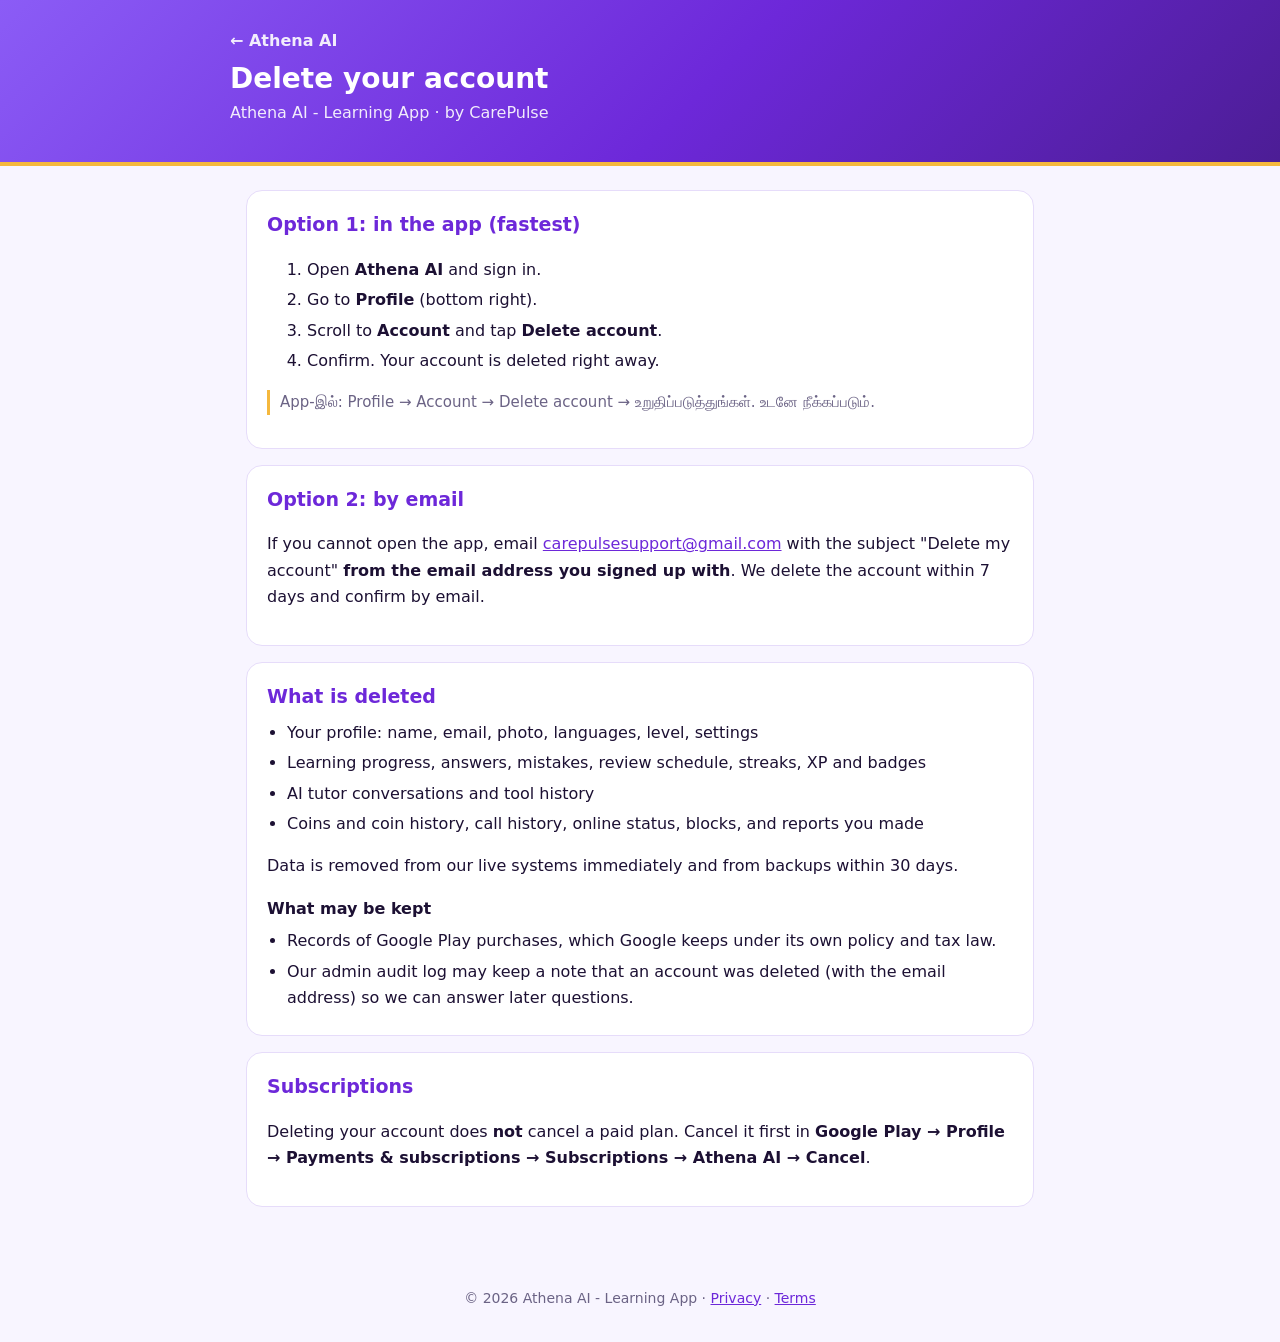
==== delete-account.html @ 19ce952b "Add files via upload" ====
<!doctype html>
<html lang="en">
<head>
  <meta charset="utf-8">
  <meta name="viewport" content="width=device-width, initial-scale=1">
  <title>Delete your account · Athena AI</title>
  <meta name="description" content="How to delete your Athena AI account and data.">
  <link rel="stylesheet" href="style.css">
</head>
<body>
  <header>
    <div class="wrap">
      <a href="index.html">← Athena AI</a>
      <h1>Delete your account</h1>
      <p>Athena AI - Learning App · by CarePulse</p>
    </div>
  </header>
  <main>
    <section>
      <h2>Option 1: in the app (fastest)</h2>
      <ol>
        <li>Open <strong>Athena AI</strong> and sign in.</li>
        <li>Go to <strong>Profile</strong> (bottom right).</li>
        <li>Scroll to <strong>Account</strong> and tap <strong>Delete account</strong>.</li>
        <li>Confirm. Your account is deleted right away.</li>
      </ol>
      <p class="ta">App-இல்: Profile → Account → Delete account → உறுதிப்படுத்துங்கள். உடனே நீக்கப்படும்.</p>
    </section>

    <section>
      <h2>Option 2: by email</h2>
      <p>If you cannot open the app, email <a href="mailto:carepulsesupport@gmail.com?subject=Delete%20my%20Athena%20AI%20account">carepulsesupport@gmail.com</a> with the subject "Delete my account" <strong>from the email address you signed up with</strong>. We delete the account within 7 days and confirm by email.</p>
    </section>

    <section>
      <h2>What is deleted</h2>
      <ul>
        <li>Your profile: name, email, photo, languages, level, settings</li>
        <li>Learning progress, answers, mistakes, review schedule, streaks, XP and badges</li>
        <li>AI tutor conversations and tool history</li>
        <li>Coins and coin history, call history, online status, blocks, and reports you made</li>
      </ul>
      <p>Data is removed from our live systems immediately and from backups within 30 days.</p>
      <h3>What may be kept</h3>
      <ul>
        <li>Records of Google Play purchases, which Google keeps under its own policy and tax law.</li>
        <li>Our admin audit log may keep a note that an account was deleted (with the email address) so we can answer later questions.</li>
      </ul>
    </section>

    <section>
      <h2>Subscriptions</h2>
      <p>Deleting your account does <strong>not</strong> cancel a paid plan. Cancel it first in <strong>Google Play → Profile → Payments &amp; subscriptions → Subscriptions → Athena AI → Cancel</strong>.</p>
    </section>
  </main>
  <footer>© 2026 Athena AI - Learning App · <a href="privacy.html">Privacy</a> · <a href="terms.html">Terms</a></footer>
</body>
</html>
---- style.css ----
:root {
  --bg: #f8f5ff;
  --card: #ffffff;
  --text: #1c1033;
  --muted: #6b6385;
  --brand: #6d28d9;
  --gold: #f5b83d;
  --border: #e6dcfa;
}
@media (prefers-color-scheme: dark) {
  :root { --bg: #0f0a1e; --card: #1a1230; --text: #f6f2ff; --muted: #b4a8d6; --brand: #a78bfa; --border: #33265a; }
}
* { box-sizing: border-box; }
body {
  margin: 0; background: var(--bg); color: var(--text);
  font: 16px/1.65 system-ui, -apple-system, "Segoe UI", Roboto, "Noto Sans Tamil", sans-serif;
}
header {
  background: linear-gradient(135deg, #8b5cf6, #6d28d9 55%, #4c1d95); color: #fff;
  padding: 28px 16px 36px; border-bottom: 4px solid var(--gold);
}
header .wrap, main { max-width: 820px; margin: 0 auto; }
header a { color: #fff; text-decoration: none; font-weight: 700; opacity: .9; }
h1 { margin: 8px 0 4px; font-size: 28px; line-height: 1.2; }
header p { margin: 0; opacity: .9; }
main { padding: 24px 16px 64px; }
section { background: var(--card); border: 1px solid var(--border); border-radius: 16px; padding: 18px 20px; margin-bottom: 16px; }
h2 { margin: 0 0 8px; font-size: 19px; color: var(--brand); }
h3 { margin: 14px 0 4px; font-size: 16px; }
ul { padding-left: 20px; margin: 6px 0; }
li { margin: 4px 0; }
a { color: var(--brand); }
.ta { color: var(--muted); font-size: 15px; border-left: 3px solid var(--gold); padding-left: 10px; margin-top: 10px; }
.cards { display: grid; gap: 12px; grid-template-columns: repeat(auto-fit, minmax(220px, 1fr)); }
.cards a { display: block; background: var(--card); border: 1px solid var(--border); border-radius: 16px; padding: 16px; text-decoration: none; color: var(--text); }
.cards a strong { color: var(--brand); display: block; margin-bottom: 4px; }
footer { text-align: center; color: var(--muted); font-size: 14px; padding: 0 16px 32px; }
table { border-collapse: collapse; width: 100%; font-size: 15px; }
th, td { text-align: left; padding: 8px; border-bottom: 1px solid var(--border); vertical-align: top; }
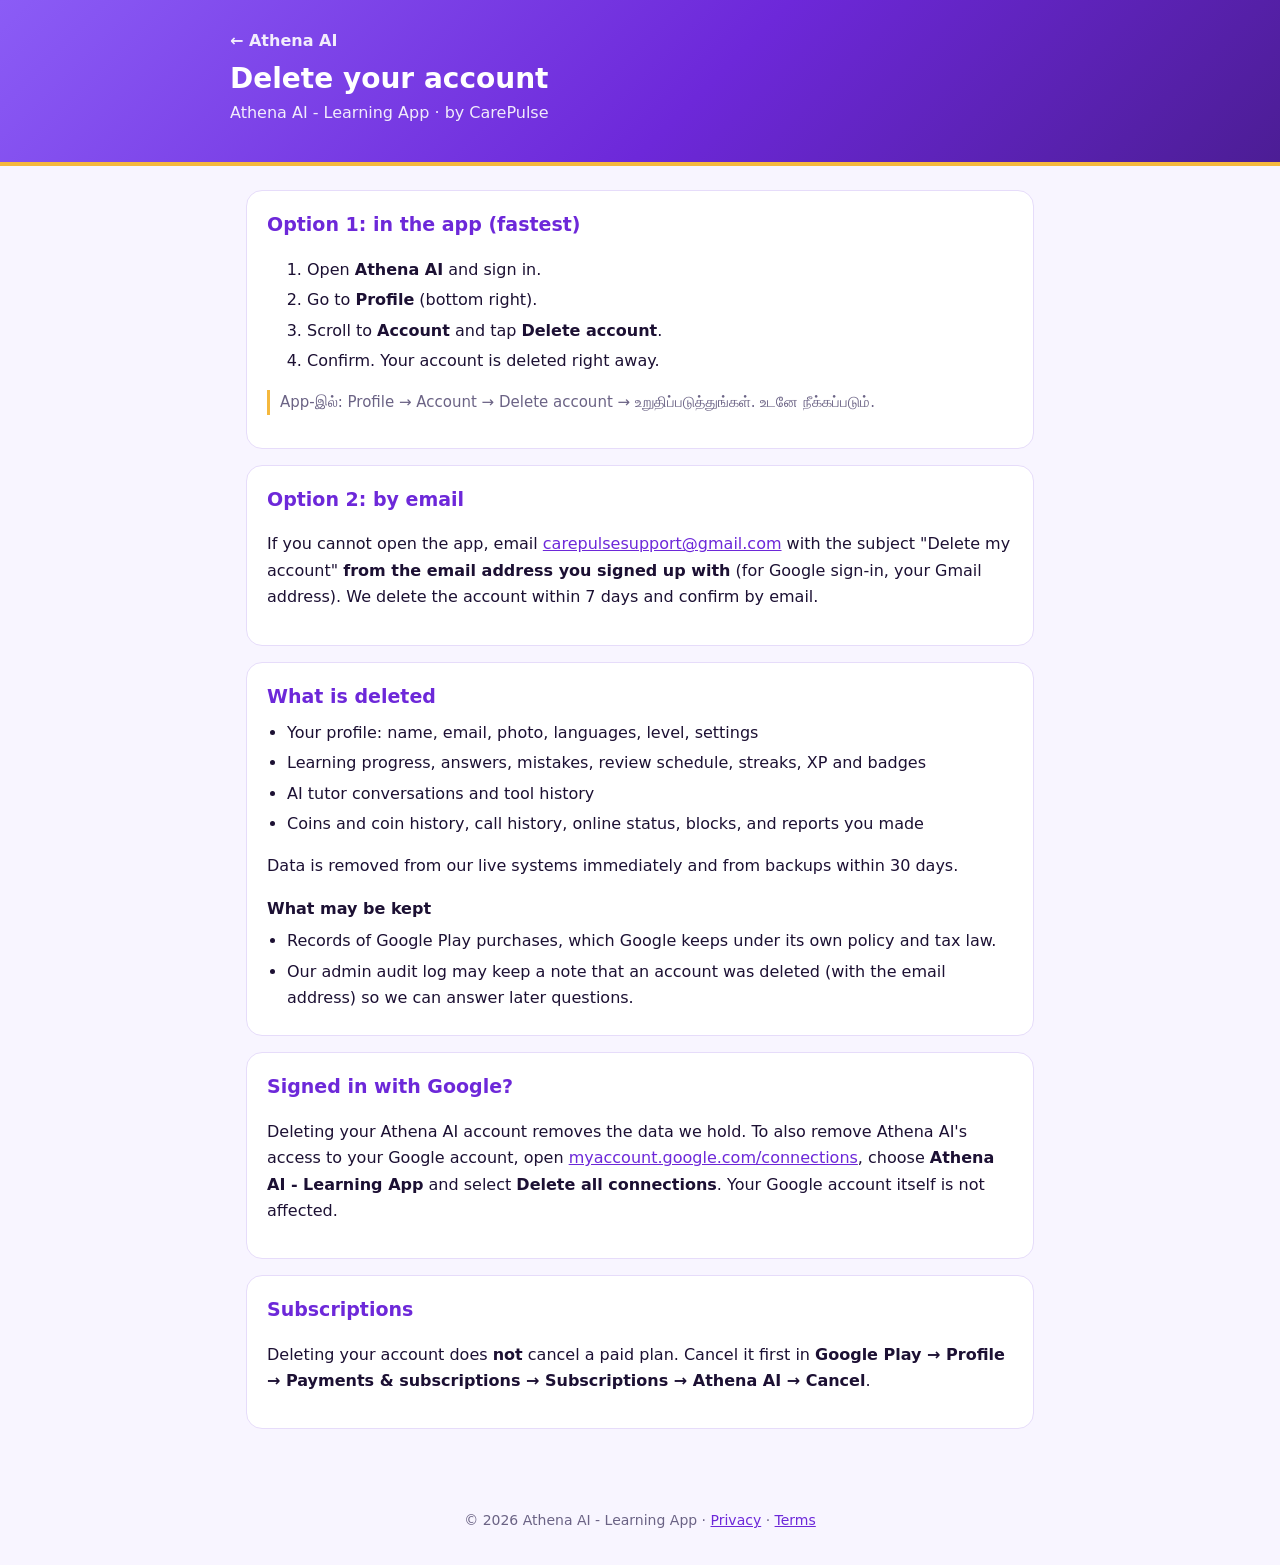
==== commit c2b19c50: "Add Google sign-in details" ====
--- a/delete-account.html
+++ b/delete-account.html
@@ -1,58 +1,63 @@
-<!doctype html>
-<html lang="en">
-<head>
-  <meta charset="utf-8">
-  <meta name="viewport" content="width=device-width, initial-scale=1">
-  <title>Delete your account · Athena AI</title>
-  <meta name="description" content="How to delete your Athena AI account and data.">
-  <link rel="stylesheet" href="style.css">
-</head>
-<body>
-  <header>
-    <div class="wrap">
-      <a href="index.html">← Athena AI</a>
-      <h1>Delete your account</h1>
-      <p>Athena AI - Learning App · by CarePulse</p>
-    </div>
-  </header>
-  <main>
-    <section>
-      <h2>Option 1: in the app (fastest)</h2>
-      <ol>
-        <li>Open <strong>Athena AI</strong> and sign in.</li>
-        <li>Go to <strong>Profile</strong> (bottom right).</li>
-        <li>Scroll to <strong>Account</strong> and tap <strong>Delete account</strong>.</li>
-        <li>Confirm. Your account is deleted right away.</li>
-      </ol>
-      <p class="ta">App-இல்: Profile → Account → Delete account → உறுதிப்படுத்துங்கள். உடனே நீக்கப்படும்.</p>
-    </section>
-
-    <section>
-      <h2>Option 2: by email</h2>
-      <p>If you cannot open the app, email <a href="mailto:carepulsesupport@gmail.com?subject=Delete%20my%20Athena%20AI%20account">carepulsesupport@gmail.com</a> with the subject "Delete my account" <strong>from the email address you signed up with</strong>. We delete the account within 7 days and confirm by email.</p>
-    </section>
-
-    <section>
-      <h2>What is deleted</h2>
-      <ul>
-        <li>Your profile: name, email, photo, languages, level, settings</li>
-        <li>Learning progress, answers, mistakes, review schedule, streaks, XP and badges</li>
-        <li>AI tutor conversations and tool history</li>
-        <li>Coins and coin history, call history, online status, blocks, and reports you made</li>
-      </ul>
-      <p>Data is removed from our live systems immediately and from backups within 30 days.</p>
-      <h3>What may be kept</h3>
-      <ul>
-        <li>Records of Google Play purchases, which Google keeps under its own policy and tax law.</li>
-        <li>Our admin audit log may keep a note that an account was deleted (with the email address) so we can answer later questions.</li>
-      </ul>
-    </section>
-
-    <section>
-      <h2>Subscriptions</h2>
-      <p>Deleting your account does <strong>not</strong> cancel a paid plan. Cancel it first in <strong>Google Play → Profile → Payments &amp; subscriptions → Subscriptions → Athena AI → Cancel</strong>.</p>
-    </section>
-  </main>
-  <footer>© 2026 Athena AI - Learning App · <a href="privacy.html">Privacy</a> · <a href="terms.html">Terms</a></footer>
-</body>
-</html>
+<!doctype html>
+<html lang="en">
+<head>
+  <meta charset="utf-8">
+  <meta name="viewport" content="width=device-width, initial-scale=1">
+  <title>Delete your account · Athena AI</title>
+  <meta name="description" content="How to delete your Athena AI account and data.">
+  <link rel="stylesheet" href="style.css">
+</head>
+<body>
+  <header>
+    <div class="wrap">
+      <a href="index.html">← Athena AI</a>
+      <h1>Delete your account</h1>
+      <p>Athena AI - Learning App · by CarePulse</p>
+    </div>
+  </header>
+  <main>
+    <section>
+      <h2>Option 1: in the app (fastest)</h2>
+      <ol>
+        <li>Open <strong>Athena AI</strong> and sign in.</li>
+        <li>Go to <strong>Profile</strong> (bottom right).</li>
+        <li>Scroll to <strong>Account</strong> and tap <strong>Delete account</strong>.</li>
+        <li>Confirm. Your account is deleted right away.</li>
+      </ol>
+      <p class="ta">App-இல்: Profile → Account → Delete account → உறுதிப்படுத்துங்கள். உடனே நீக்கப்படும்.</p>
+    </section>
+
+    <section>
+      <h2>Option 2: by email</h2>
+      <p>If you cannot open the app, email <a href="mailto:carepulsesupport@gmail.com?subject=Delete%20my%20Athena%20AI%20account">carepulsesupport@gmail.com</a> with the subject "Delete my account" <strong>from the email address you signed up with</strong> (for Google sign-in, your Gmail address). We delete the account within 7 days and confirm by email.</p>
+    </section>
+
+    <section>
+      <h2>What is deleted</h2>
+      <ul>
+        <li>Your profile: name, email, photo, languages, level, settings</li>
+        <li>Learning progress, answers, mistakes, review schedule, streaks, XP and badges</li>
+        <li>AI tutor conversations and tool history</li>
+        <li>Coins and coin history, call history, online status, blocks, and reports you made</li>
+      </ul>
+      <p>Data is removed from our live systems immediately and from backups within 30 days.</p>
+      <h3>What may be kept</h3>
+      <ul>
+        <li>Records of Google Play purchases, which Google keeps under its own policy and tax law.</li>
+        <li>Our admin audit log may keep a note that an account was deleted (with the email address) so we can answer later questions.</li>
+      </ul>
+    </section>
+
+    <section>
+      <h2>Signed in with Google?</h2>
+      <p>Deleting your Athena AI account removes the data we hold. To also remove Athena AI's access to your Google account, open <a href="https://myaccount.google.com/connections">myaccount.google.com/connections</a>, choose <strong>Athena AI - Learning App</strong> and select <strong>Delete all connections</strong>. Your Google account itself is not affected.</p>
+    </section>
+
+    <section>
+      <h2>Subscriptions</h2>
+      <p>Deleting your account does <strong>not</strong> cancel a paid plan. Cancel it first in <strong>Google Play → Profile → Payments &amp; subscriptions → Subscriptions → Athena AI → Cancel</strong>.</p>
+    </section>
+  </main>
+  <footer>© 2026 Athena AI - Learning App · <a href="privacy.html">Privacy</a> · <a href="terms.html">Terms</a></footer>
+</body>
+</html>
